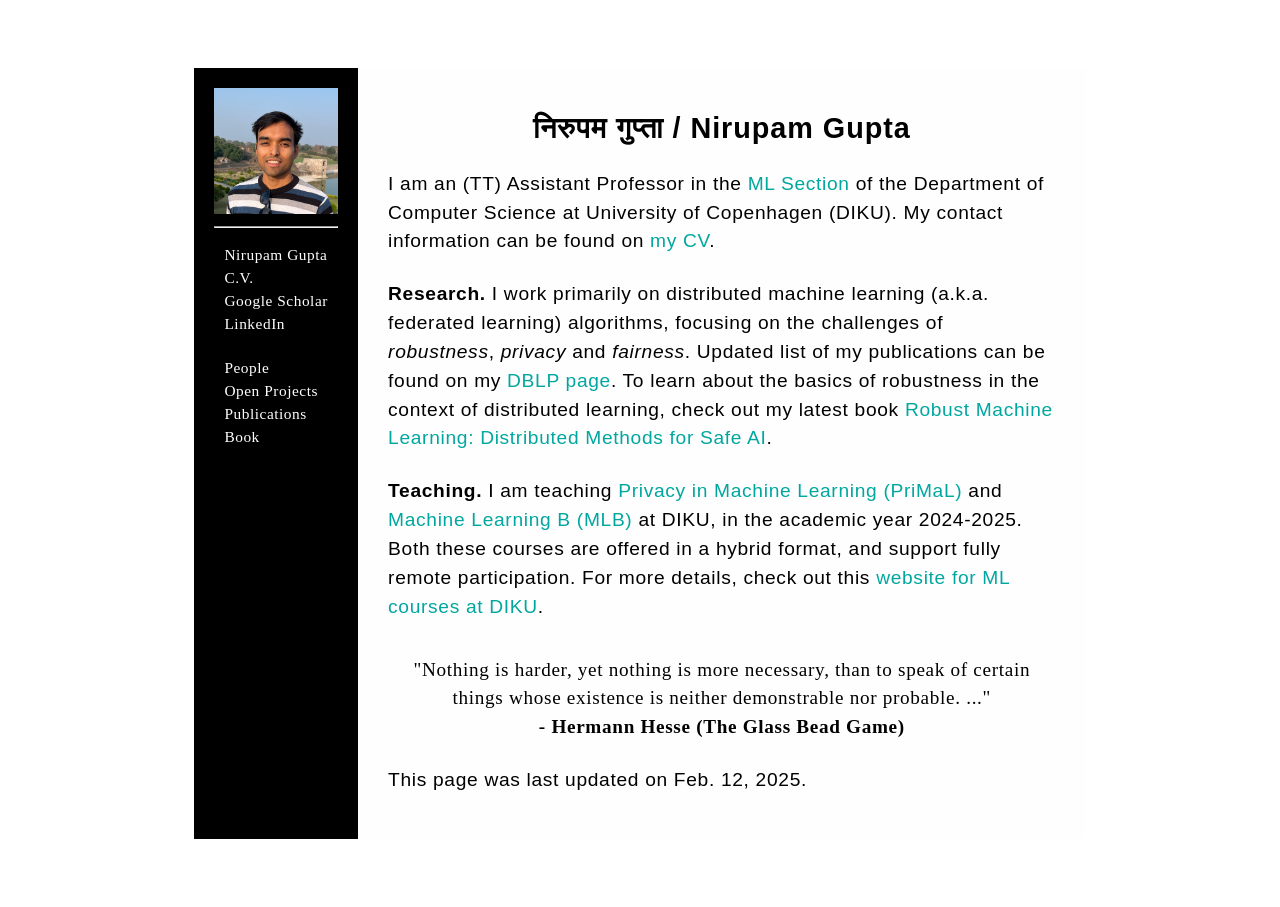
==== projects.html @ 3266b763 "Changed CV, and homepage Added ongoing projects and list of publications." ====
<!DOCTYPE HTML>

<html lang="en-US">
	<head>

		<meta charset="UTF-8">
		<meta name="viewport" content="width=device-width, initial-scale=1.0">
		<meta name = "author" content = "Nirupam Gupta" /> 
		<meta name = "keywords" content = "nirupam gupta" /> 
		<meta name = "introduction" content = "Personal webpage, Nirupam Gupta" /> 

		<title>Ongoing Projects </title>
		<style>
			* {
			  box-sizing:border-box;
			}
			.top{
				display: table;
  				width: 80%;
				margin: auto;

			  	font-size: 1.2em;
			  	/*font-family: "Times New Roman", Times, serif;*/
			  	letter-spacing: 0.03em;	
			  	/*margin: 50px;*/
			  	padding-top: 60px;
			  	padding-left: 60px;
			  	padding-right: 60px;
			  	padding-bottom: 60px;
			}

			.middle{
				width: 100%;
				height: auto;

			  	font-size: 1em;
			  	/*font-family: "Times New Roman", Times, serif;*/
			  	font color = black
			  	letter-spacing: 0.03em;
			  	text-align: start;

			  	padding: 100px;
			  	padding-top: 20px;
			  	padding-bottom: 10px;
			}

			.split_left{
				display: table-cell; 
				vertical-align: top; /*Important for proper alignment*/
/* 				font-family: Arial, Helvetica, sans-serif; */
				font-family: "Times New Roman", Times, serif;
				font-size: 80%;
				color: #fefefe;

/* 				background-color: #ff0000; */ /*EPFL Red */
				letter-spacing: 0.05em;
/* 				background-color: #041E42; */ /* Georgetown Blue */ 
/* 				background-color: #00569D; /*  Sky Blue */ 
				background-color: #000000; /* Black */
				padding: 20px;

				padding-top: 20px;
				padding-bottom: 20px;

			  	width:18%; /* The width is 20%, by default */
			  	/*height: auto;*/
			}
			.split_right{
				display: table-cell;
				vertical-align: top;
				/*float: right;*/
				font-family: Arial, Helvetica, sans-serif;
				background-color: #fefefe;
				width:80%; /* The width is 20%, by default */
			  	/*height: auto;*/
			  	letter-spacing: 0.05em;

				padding: 20px;
			  	padding-bottom: 20px;

			  	color = black;	
			  	text-align: start;		  	
			}

			/* Use a media query to add a break point at 600px: */
			@media screen and (max-width:1200px) {
				.top{
					padding: 60px;
					width: 60%;
				}
				.split_left{
					width:25%;
					padding: 20px;
				}	
				.split_right{
					width:75%;
					padding: 100px;
				}
				.middle{
					padding: 40px;
				}
			}

			@media screen and (max-width:800px) {
				.top{
					padding: 40px;
					width: 70%;
				}
				.split_left{
					width:25%;
					font-size: 90%;
					padding: 20px;
				}	
				.split_right{
					width:75%;
					font-size: 90%;
					padding: 60px;
				}
				.middle{
					padding: 20px;
				}
			}

			@media screen and (max-width:500px) {
				.top{
					padding: 20px;
					width: 100%;
				}
			  .split_left, .split_right {
			  	display: table;
			    width:100%; /* The width is 100%, when the viewport is 600px or smaller */
			    font-size: 70%;
			    padding: 20px;
			  }
			  .middle{
			  	font-size: 50%;
			  	padding: 10px;
			  }
			 }

/*			body {
			    background-color: white;
			}*/

			img{
				background-color: #006f6f;
			}
			h2 {
				text-align: center;
			}
			p {
			    /*font-family: "sans-serif", Helvetica, sans-serif;*/
			    	font-size: 100%;
				text-align: left;
			    	letter-spacing: 0.035em;
			    	line-height:150%;
			    	padding-left: 10px;
			    	padding-right:10px;
			    	padding-bottom: 5px;
			}
			p.aligncenter {
				font-family: "Times New Roman", Times, serif;
    				text-align: center;
				letter-spacing: 0.035em;
			    	line-height:150%;
			    	padding-left: 10px;
			    	padding-right:10px;
			    	padding-bottom: 5px;
				padding-top: 10px;
			}
			a {
				text-decoration: none;
/* 				font-style: italic; */
				/*color: #006f6f;*/
				color: #00A79F;
			}
			a:visited {
  				color: #007480;
			}
			a.left {
				color: #fefefe;
			}
			a.left:visited{
				color: #fefefe;
			}
			ol {
			    /*font-family: "sans-serif";*/
			    letter-spacing: 0.02em;
			    font-size: 90%;
			    line-height:200%
			}
			ul{
				font-size: 100%;
				letter-spacing: 0.04em;
				line-height:150%;*/
				margin-bottom: 10px
			}
			div.clearfix {
    				padding: 5px;
    				overflow: auto;
    				font-family: "Times New Roman", Times, serif;
			    	font-size: 20px;
			}
/*			img {
			    float: left;
			    margin: 25px 50px 10px 10px;
			}*/
		</style>
	</head>

	<body>
	    <!-- Profile picture and contact info -->
	<div class = "top">
		<div class = "split_left">
				<img src="https://nirupam115.github.io/mandu.jpg" style="width:100%" alt="Nirupam Gupta">

				<hr>
			<p>
                Nirupam Gupta </br>
                
<!-- 				{1st-name}.gupta@epfl.ch </br> -->
			
				<a class = "left" href = "https://nirupam115.github.io/full_CV.pdf" target = "_blank">C.V.</a> </br>

				<a class = "left" href = "https://scholar.google.com/citations?user=WmMys-YAAAAJ" target = "_blank">Google Scholar</a> </br>

				<a class = "left" href = "https://www.linkedin.com/in/niru-gupta/" target = "_blank">LinkedIn</a> 
			</p>
			
			<p>
				People </br>

				Open Projects </br>
			
				<a class = "left" href = "https://dblp.org/pid/192/3250.html" target = "_blank">Publications</a> </br>

				<a class = "left" href = "https://link.springer.com/book/10.1007/978-981-97-0688-4" target = "_blank">Book</a>

			</p>
				<!-- <hr>
				<p style="color:#d1d1d1"> My favourite - 
					<ul style="color:#d1d1d1">
						<li>Music, </li>

						<li>Movies, </li>

						<li>Books, and </li>

						<li>Places. </li>				
					</ul>
				</p> -->

				<!-- <hr>
				<p>Also, check out these links - </br> 
				</p>
				<a href = "https://www.washingtonpost.com/graphics/2020/world/corona-simulator/?itid=sf_coronavirus" target = "_blank">Modelling a pandemic</a> </p>
				<a href = "https://randomstreetview.com" target = "_blank">Random street view</a> </p>
				<a href = "https://www.pratilipi.com" target = "_blank">Pratilipi</a> </p> -->
				
<!-- 				<hr> -->
			<!--</p>
				"... either a worldly success, or a beloved failure." </p>
				- James Hilton -->

<!-- 			</p>
				"Haste makes no speed." </br>
				- <i>H. Hesse</i> -->

		</div>
		
        <!-- Introduction -->
		<div class = "split_right">
			<!-- <hr> -->
			<h2>निरुपम गुप्ता / Nirupam Gupta</h2>
			<p>
				I am an (TT) Assistant Professor in the <a href = "https://di.ku.dk/english/research/machine-learning/" target = "_blank">ML Section</a> 
				of the Department of Computer Science at University of Copenhagen (DIKU).  
<!-- 				In the past, I have worked as a postdoc 
				in the School of Computer Science at the EPFL (Switzerland), with <a href = "http://lpdwww.epfl.ch/rachid/index.html" target = "_blank">Prof. Rachid Guerraoui</a>  
				and have also had the pleasure of working as postdoc with 
				<a href = "https://disc.georgetown.domains" target = "_blank">Prof. Nitin Vaidya</a>. I received my PhD from University of Maryland College Park (USA), 
				under the supervision of <a href = "https://terpconnect.umd.edu/~nchopra/Home.html" target = "_blank">Prof. Nikhil Chopra</a>.  -->
				My contact information can be found on <a href = "https://nirupam115.github.io/full_CV.pdf" target = "_blank">my CV</a>. 
			</p>
			<p>
				<b>Research.</b> I work primarily on distributed machine learning (a.k.a. federated learning) algorithms, focusing on the challenges of 
				<i>robustness</i>, <i>privacy</i> and <i>fairness</i>. Updated list of my publications can be found on my 
				<a href = "https://dblp.org/pid/192/3250.html" target = "_blank">DBLP page</a>. 
				To learn about the basics of robustness in the context of distributed learning, check out my latest book 
				<a href = "https://link.springer.com/book/10.1007/978-981-97-0688-4" target = "_blank">Robust Machine Learning: Distributed Methods for Safe AI</a>. 
			</p>
			<p>
				<b>Teaching.</b> I am teaching <a href = "https://sites.google.com/diku.edu/machine-learning-courses/primal" target = "_blank">Privacy in Machine Learning (PriMaL)</a> 
				and <a href = "https://sites.google.com/diku.edu/machine-learning-courses/mlb" target = "_blank">Machine Learning B (MLB)</a> at DIKU, in the academic year 2024-2025. 
				Both these courses are offered in a hybrid format, and support fully remote participation. 
				For more details, check out this <a href = "https://sites.google.com/diku.edu/machine-learning-courses" target = "_blank">website for ML courses at DIKU</a>.
			</p>
<!-- 			<p>
				<b style="color:blue;">Open Positions!!</b> I am looking for PhD students and Postdocs who would be interested in working on issues of robustness, privacy and fairness in modern machine learning algorithms. 
				To know more on these topics and their critical role in developing <b> safe and responsible AI </b> technologies, take a look at <a href = "https://link.springer.com/book/10.1007/978-981-97-0688-4" target = "_blank"> my aforementioned book </a> 
				and <a href = "https://link.springer.com/book/10.1007/978-3-031-54827-7" target = "_blank">this guide on LLMs in Cybersecurity</a>. </br>
				If you are interested in any of these positions, please write me an email and take a look at these DDSA (Danish Data Science Academy) opportunities for <a href = "https://ddsa.dk/phdfellowshipcall2025/" target = "_blank"> PhD Fellowship </a> 
				and <a href = "https://ddsa.dk/postdocfellowshipcall2025/" target = "_blank"> Postdoc Fellowship </a>. <b> Deadline for both calls: March 5, 2025 </b>.
			</p> -->
			
<!-- 			<p class = "aligncenter">
				"Not in their speech, not in their thoughts, I see their greatness, only in their actions, in their life." </br>
				<b> - Hermann Hesse (Siddhartha) </b>
			</p> -->
			<p class = "aligncenter">
				"Nothing is harder, yet nothing is more necessary, than to speak of certain things whose existence is neither demonstrable nor probable. ..." </br>
				<b> - Hermann Hesse (The Glass Bead Game) </b>
			</p>
			<p>
				This page was last updated on Feb. 12, 2025. 
			</p>

<!--             <p> <b>Research Work:</b> Broadly, I am interested in design and analysis of algorithms for distributed optimization and machine learning. 
				My recent research work focuses on Byzantine fault-tolerance (or robustness to adversarial nodes) in distributed (including decentralized) machine learning. 
				Some of the challenges in this topic that I am currently pursuing are data heterogeneity, (differential) privacy constraints, and sparse communication topology. </br>

				In the past, I have also worked on pre-conditioning of the gradient-descent method, applied to the distributed optimization framework. 
				During my PhD, my work primarily focused on the issues of robustness (to adversarial actors) and privacy in distributed optimization and average consensus. </br>
				
				For an updated list of my publications, please visit <a href = "https://dblp.org/pid/192/3250.html" target = "_blank">my DBLP profile</a>.
			</p>	

            <p> <b>Teaching:</b> I have given guest lectures on the topic of byzantine robustness in distributed machine learning in the distributed algorithms
				course, taught by Prof. Rachid Guerraoui at EPFL. During my postdoc at Georgetown University, I offered a seminar course on the topic of distributed machine learning</i>.
			</p> -->
		</div>

	</div>
	</body>


</html>
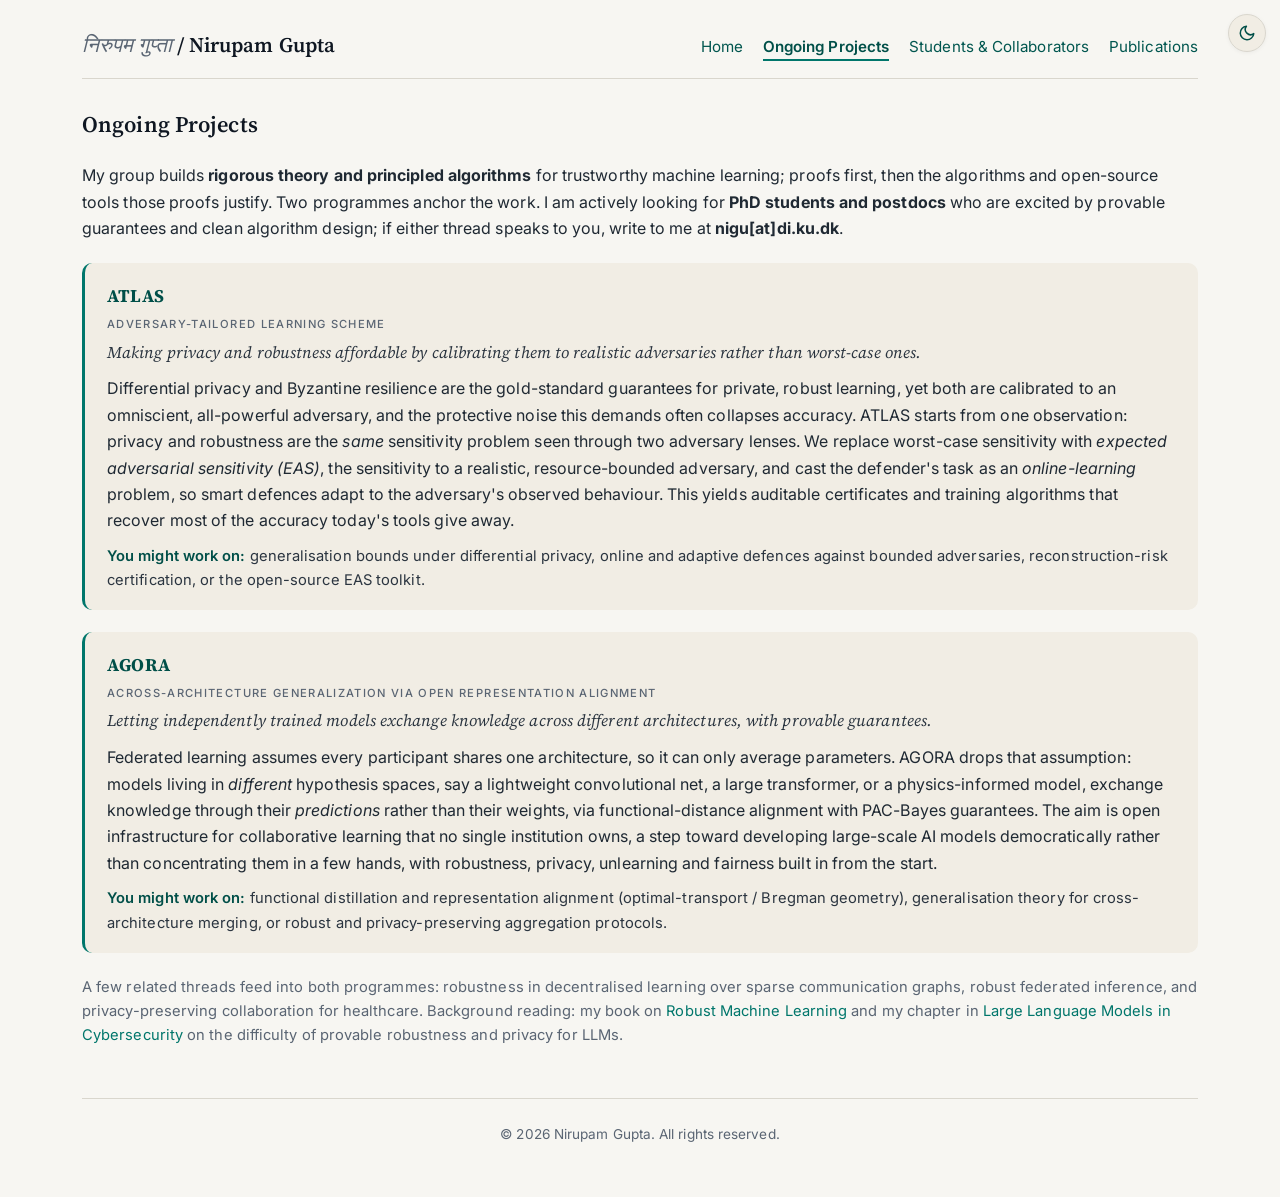
==== commit 56a22dbb: "Split site into pages, add dark mode and decorative margin art - Move Ongoing Projects, Students & C" ====
--- a/projects.html
+++ b/projects.html
@@ -1,337 +1,126 @@
 <!DOCTYPE HTML>
+<html lang="en-US">
+<head>
+  <meta charset="UTF-8">
+  <meta name="viewport" content="width=device-width, initial-scale=1.0">
+  <meta name="author" content="Nirupam Gupta">
+  <meta name="description" content="Ongoing research projects of Nirupam Gupta (DIKU, University of Copenhagen): ATLAS and AGORA.">
 
-<html lang="en-US">
-	<head>
+  <title>Ongoing Projects — Nirupam Gupta</title>
 
-		<meta charset="UTF-8">
-		<meta name="viewport" content="width=device-width, initial-scale=1.0">
-		<meta name = "author" content = "Nirupam Gupta" /> 
-		<meta name = "keywords" content = "nirupam gupta" /> 
-		<meta name = "introduction" content = "Personal webpage, Nirupam Gupta" /> 
+  <link rel="preconnect" href="https://fonts.googleapis.com">
+  <link rel="preconnect" href="https://fonts.gstatic.com" crossorigin>
+  <link href="https://fonts.googleapis.com/css2?family=Inter:wght@400;500;600;700&family=Source+Serif+4:ital,wght@0,400;0,600;0,700;1,400&display=swap" rel="stylesheet">
+  <script>
+    // Apply a saved light/dark choice before the page paints (avoids a flash).
+    try { var t = localStorage.getItem('theme'); if (t) document.documentElement.setAttribute('data-theme', t); } catch (e) {}
+  </script>
+  <link rel="stylesheet" href="style.css">
+</head>
 
-		<title>Ongoing Projects </title>
-		<style>
-			* {
-			  box-sizing:border-box;
-			}
-			.top{
-				display: table;
-  				width: 80%;
-				margin: auto;
+<body>
 
-			  	font-size: 1.2em;
-			  	/*font-family: "Times New Roman", Times, serif;*/
-			  	letter-spacing: 0.03em;	
-			  	/*margin: 50px;*/
-			  	padding-top: 60px;
-			  	padding-left: 60px;
-			  	padding-right: 60px;
-			  	padding-bottom: 60px;
-			}
+  <button class="theme-toggle" type="button" aria-label="Switch colour theme">
+    <svg class="icon-moon" viewBox="0 0 24 24" fill="none" stroke="currentColor" stroke-width="2" stroke-linecap="round" stroke-linejoin="round" aria-hidden="true"><path d="M21 12.8A9 9 0 1 1 11.2 3a7 7 0 0 0 9.8 9.8z"/></svg>
+    <svg class="icon-sun" viewBox="0 0 24 24" fill="none" stroke="currentColor" stroke-width="2" stroke-linecap="round" stroke-linejoin="round" aria-hidden="true"><circle cx="12" cy="12" r="4"/><path d="M12 2v2M12 20v2M4.9 4.9l1.4 1.4M17.7 17.7l1.4 1.4M2 12h2M20 12h2M4.9 19.1l1.4-1.4M17.7 6.3l1.4-1.4"/></svg>
+  </button>
 
-			.middle{
-				width: 100%;
-				height: auto;
+  <div class="container">
 
-			  	font-size: 1em;
-			  	/*font-family: "Times New Roman", Times, serif;*/
-			  	font color = black
-			  	letter-spacing: 0.03em;
-			  	text-align: start;
+    <header class="site-header">
+      <a class="site-name" href="index.html"><span class="lang-script">निरुपम गुप्ता</span> / Nirupam Gupta</a>
+      <nav class="site-nav" aria-label="Site">
+        <a href="index.html">Home</a>
+        <a href="projects.html" aria-current="page">Ongoing Projects</a>
+        <a href="people.html">Students &amp; Collaborators</a>
+        <a href="publications.html">Publications</a>
+      </nav>
+    </header>
 
-			  	padding: 100px;
-			  	padding-top: 20px;
-			  	padding-bottom: 10px;
-			}
+    <main class="page-body">
+    <div class="section" id="projects">
+      <h2>Ongoing Projects</h2>
 
-			.split_left{
-				display: table-cell; 
-				vertical-align: top; /*Important for proper alignment*/
-/* 				font-family: Arial, Helvetica, sans-serif; */
-				font-family: "Times New Roman", Times, serif;
-				font-size: 80%;
-				color: #fefefe;
+      <p>
+        My group builds <strong>rigorous theory and principled algorithms</strong> for trustworthy
+        machine learning; proofs first, then the algorithms and open-source tools those proofs
+        justify. Two programmes anchor the work. I am actively looking for
+        <strong>PhD students and postdocs</strong> who are excited by provable guarantees and clean
+        algorithm design; if either thread speaks to you, write to me at
+        <strong>nigu[at]di.ku.dk</strong>.
+      </p>
 
-/* 				background-color: #ff0000; */ /*EPFL Red */
-				letter-spacing: 0.05em;
-/* 				background-color: #041E42; */ /* Georgetown Blue */ 
-/* 				background-color: #00569D; /*  Sky Blue */ 
-				background-color: #000000; /* Black */
-				padding: 20px;
+      <div class="project">
+        <h3>ATLAS
+          <span class="project-acr">Adversary-Tailored Learning Scheme</span>
+        </h3>
+        <p class="tagline">
+          Making privacy and robustness affordable by calibrating them to realistic adversaries
+          rather than worst-case ones.
+        </p>
+        <p>
+          Differential privacy and Byzantine resilience are the gold-standard guarantees for
+          private, robust learning, yet both are calibrated to an omniscient, all-powerful
+          adversary, and the protective noise this demands often collapses accuracy. ATLAS starts
+          from one observation: privacy and robustness are the <em>same</em> sensitivity problem
+          seen through two adversary lenses. We replace worst-case sensitivity with
+          <em>expected adversarial sensitivity (EAS)</em>, the sensitivity to a realistic,
+          resource-bounded adversary, and cast the defender's task as an <em>online-learning</em>
+          problem, so smart defences adapt to the adversary's observed behaviour. This yields
+          auditable certificates and training algorithms that recover most of the accuracy today's
+          tools give away.
+        </p>
+        <p class="works-on">
+          <span class="works-label">You might work on:</span> generalisation bounds under
+          differential privacy, online and adaptive defences against bounded adversaries,
+          reconstruction-risk certification, or the open-source EAS toolkit.
+        </p>
+      </div>
 
-				padding-top: 20px;
-				padding-bottom: 20px;
+      <div class="project">
+        <h3>AGORA
+          <span class="project-acr">Across-architecture Generalization via Open Representation Alignment</span>
+        </h3>
+        <p class="tagline">
+          Letting independently trained models exchange knowledge across different architectures,
+          with provable guarantees.
+        </p>
+        <p>
+          Federated learning assumes every participant shares one architecture, so it can only
+          average parameters. AGORA drops that assumption: models living in <em>different</em>
+          hypothesis spaces, say a lightweight convolutional net, a large transformer, or a
+          physics-informed model, exchange knowledge through their <em>predictions</em> rather
+          than their weights, via functional-distance alignment with PAC-Bayes guarantees. The aim
+          is open infrastructure for collaborative learning that no single institution owns, a step
+          toward developing large-scale AI models democratically rather than concentrating them in
+          a few hands, with robustness, privacy, unlearning and fairness built in from the start.
+        </p>
+        <p class="works-on">
+          <span class="works-label">You might work on:</span> functional distillation and
+          representation alignment (optimal-transport / Bregman geometry), generalisation theory
+          for cross-architecture merging, or robust and privacy-preserving aggregation protocols.
+        </p>
+      </div>
 
-			  	width:18%; /* The width is 20%, by default */
-			  	/*height: auto;*/
-			}
-			.split_right{
-				display: table-cell;
-				vertical-align: top;
-				/*float: right;*/
-				font-family: Arial, Helvetica, sans-serif;
-				background-color: #fefefe;
-				width:80%; /* The width is 20%, by default */
-			  	/*height: auto;*/
-			  	letter-spacing: 0.05em;
+      <p class="project-note">
+        A few related threads feed into both programmes: robustness in decentralised learning over
+        sparse communication graphs, robust federated inference, and privacy-preserving
+        collaboration for healthcare. Background reading: my book on
+        <a href="https://link.springer.com/book/10.1007/978-981-97-0688-4" target="_blank">Robust
+        Machine Learning</a> and my chapter in
+        <a href="https://library.oapen.org/handle/20.500.12657/90897" target="_blank">Large
+        Language Models in Cybersecurity</a> on the difficulty of provable robustness and privacy
+        for LLMs.
+      </p>
+    </div>
+    </main>
 
-				padding: 20px;
-			  	padding-bottom: 20px;
+    <footer>
+      &copy; 2026 Nirupam Gupta. All rights reserved.
+    </footer>
 
-			  	color = black;	
-			  	text-align: start;		  	
-			}
+  </div>
 
-			/* Use a media query to add a break point at 600px: */
-			@media screen and (max-width:1200px) {
-				.top{
-					padding: 60px;
-					width: 60%;
-				}
-				.split_left{
-					width:25%;
-					padding: 20px;
-				}	
-				.split_right{
-					width:75%;
-					padding: 100px;
-				}
-				.middle{
-					padding: 40px;
-				}
-			}
-
-			@media screen and (max-width:800px) {
-				.top{
-					padding: 40px;
-					width: 70%;
-				}
-				.split_left{
-					width:25%;
-					font-size: 90%;
-					padding: 20px;
-				}	
-				.split_right{
-					width:75%;
-					font-size: 90%;
-					padding: 60px;
-				}
-				.middle{
-					padding: 20px;
-				}
-			}
-
-			@media screen and (max-width:500px) {
-				.top{
-					padding: 20px;
-					width: 100%;
-				}
-			  .split_left, .split_right {
-			  	display: table;
-			    width:100%; /* The width is 100%, when the viewport is 600px or smaller */
-			    font-size: 70%;
-			    padding: 20px;
-			  }
-			  .middle{
-			  	font-size: 50%;
-			  	padding: 10px;
-			  }
-			 }
-
-/*			body {
-			    background-color: white;
-			}*/
-
-			img{
-				background-color: #006f6f;
-			}
-			h2 {
-				text-align: center;
-			}
-			p {
-			    /*font-family: "sans-serif", Helvetica, sans-serif;*/
-			    	font-size: 100%;
-				text-align: left;
-			    	letter-spacing: 0.035em;
-			    	line-height:150%;
-			    	padding-left: 10px;
-			    	padding-right:10px;
-			    	padding-bottom: 5px;
-			}
-			p.aligncenter {
-				font-family: "Times New Roman", Times, serif;
-    				text-align: center;
-				letter-spacing: 0.035em;
-			    	line-height:150%;
-			    	padding-left: 10px;
-			    	padding-right:10px;
-			    	padding-bottom: 5px;
-				padding-top: 10px;
-			}
-			a {
-				text-decoration: none;
-/* 				font-style: italic; */
-				/*color: #006f6f;*/
-				color: #00A79F;
-			}
-			a:visited {
-  				color: #007480;
-			}
-			a.left {
-				color: #fefefe;
-			}
-			a.left:visited{
-				color: #fefefe;
-			}
-			ol {
-			    /*font-family: "sans-serif";*/
-			    letter-spacing: 0.02em;
-			    font-size: 90%;
-			    line-height:200%
-			}
-			ul{
-				font-size: 100%;
-				letter-spacing: 0.04em;
-				line-height:150%;*/
-				margin-bottom: 10px
-			}
-			div.clearfix {
-    				padding: 5px;
-    				overflow: auto;
-    				font-family: "Times New Roman", Times, serif;
-			    	font-size: 20px;
-			}
-/*			img {
-			    float: left;
-			    margin: 25px 50px 10px 10px;
-			}*/
-		</style>
-	</head>
-
-	<body>
-	    <!-- Profile picture and contact info -->
-	<div class = "top">
-		<div class = "split_left">
-				<img src="https://nirupam115.github.io/mandu.jpg" style="width:100%" alt="Nirupam Gupta">
-
-				<hr>
-			<p>
-                Nirupam Gupta </br>
-                
-<!-- 				{1st-name}.gupta@epfl.ch </br> -->
-			
-				<a class = "left" href = "https://nirupam115.github.io/full_CV.pdf" target = "_blank">C.V.</a> </br>
-
-				<a class = "left" href = "https://scholar.google.com/citations?user=WmMys-YAAAAJ" target = "_blank">Google Scholar</a> </br>
-
-				<a class = "left" href = "https://www.linkedin.com/in/niru-gupta/" target = "_blank">LinkedIn</a> 
-			</p>
-			
-			<p>
-				People </br>
-
-				Open Projects </br>
-			
-				<a class = "left" href = "https://dblp.org/pid/192/3250.html" target = "_blank">Publications</a> </br>
-
-				<a class = "left" href = "https://link.springer.com/book/10.1007/978-981-97-0688-4" target = "_blank">Book</a>
-
-			</p>
-				<!-- <hr>
-				<p style="color:#d1d1d1"> My favourite - 
-					<ul style="color:#d1d1d1">
-						<li>Music, </li>
-
-						<li>Movies, </li>
-
-						<li>Books, and </li>
-
-						<li>Places. </li>				
-					</ul>
-				</p> -->
-
-				<!-- <hr>
-				<p>Also, check out these links - </br> 
-				</p>
-				<a href = "https://www.washingtonpost.com/graphics/2020/world/corona-simulator/?itid=sf_coronavirus" target = "_blank">Modelling a pandemic</a> </p>
-				<a href = "https://randomstreetview.com" target = "_blank">Random street view</a> </p>
-				<a href = "https://www.pratilipi.com" target = "_blank">Pratilipi</a> </p> -->
-				
-<!-- 				<hr> -->
-			<!--</p>
-				"... either a worldly success, or a beloved failure." </p>
-				- James Hilton -->
-
-<!-- 			</p>
-				"Haste makes no speed." </br>
-				- <i>H. Hesse</i> -->
-
-		</div>
-		
-        <!-- Introduction -->
-		<div class = "split_right">
-			<!-- <hr> -->
-			<h2>निरुपम गुप्ता / Nirupam Gupta</h2>
-			<p>
-				I am an (TT) Assistant Professor in the <a href = "https://di.ku.dk/english/research/machine-learning/" target = "_blank">ML Section</a> 
-				of the Department of Computer Science at University of Copenhagen (DIKU).  
-<!-- 				In the past, I have worked as a postdoc 
-				in the School of Computer Science at the EPFL (Switzerland), with <a href = "http://lpdwww.epfl.ch/rachid/index.html" target = "_blank">Prof. Rachid Guerraoui</a>  
-				and have also had the pleasure of working as postdoc with 
-				<a href = "https://disc.georgetown.domains" target = "_blank">Prof. Nitin Vaidya</a>. I received my PhD from University of Maryland College Park (USA), 
-				under the supervision of <a href = "https://terpconnect.umd.edu/~nchopra/Home.html" target = "_blank">Prof. Nikhil Chopra</a>.  -->
-				My contact information can be found on <a href = "https://nirupam115.github.io/full_CV.pdf" target = "_blank">my CV</a>. 
-			</p>
-			<p>
-				<b>Research.</b> I work primarily on distributed machine learning (a.k.a. federated learning) algorithms, focusing on the challenges of 
-				<i>robustness</i>, <i>privacy</i> and <i>fairness</i>. Updated list of my publications can be found on my 
-				<a href = "https://dblp.org/pid/192/3250.html" target = "_blank">DBLP page</a>. 
-				To learn about the basics of robustness in the context of distributed learning, check out my latest book 
-				<a href = "https://link.springer.com/book/10.1007/978-981-97-0688-4" target = "_blank">Robust Machine Learning: Distributed Methods for Safe AI</a>. 
-			</p>
-			<p>
-				<b>Teaching.</b> I am teaching <a href = "https://sites.google.com/diku.edu/machine-learning-courses/primal" target = "_blank">Privacy in Machine Learning (PriMaL)</a> 
-				and <a href = "https://sites.google.com/diku.edu/machine-learning-courses/mlb" target = "_blank">Machine Learning B (MLB)</a> at DIKU, in the academic year 2024-2025. 
-				Both these courses are offered in a hybrid format, and support fully remote participation. 
-				For more details, check out this <a href = "https://sites.google.com/diku.edu/machine-learning-courses" target = "_blank">website for ML courses at DIKU</a>.
-			</p>
-<!-- 			<p>
-				<b style="color:blue;">Open Positions!!</b> I am looking for PhD students and Postdocs who would be interested in working on issues of robustness, privacy and fairness in modern machine learning algorithms. 
-				To know more on these topics and their critical role in developing <b> safe and responsible AI </b> technologies, take a look at <a href = "https://link.springer.com/book/10.1007/978-981-97-0688-4" target = "_blank"> my aforementioned book </a> 
-				and <a href = "https://link.springer.com/book/10.1007/978-3-031-54827-7" target = "_blank">this guide on LLMs in Cybersecurity</a>. </br>
-				If you are interested in any of these positions, please write me an email and take a look at these DDSA (Danish Data Science Academy) opportunities for <a href = "https://ddsa.dk/phdfellowshipcall2025/" target = "_blank"> PhD Fellowship </a> 
-				and <a href = "https://ddsa.dk/postdocfellowshipcall2025/" target = "_blank"> Postdoc Fellowship </a>. <b> Deadline for both calls: March 5, 2025 </b>.
-			</p> -->
-			
-<!-- 			<p class = "aligncenter">
-				"Not in their speech, not in their thoughts, I see their greatness, only in their actions, in their life." </br>
-				<b> - Hermann Hesse (Siddhartha) </b>
-			</p> -->
-			<p class = "aligncenter">
-				"Nothing is harder, yet nothing is more necessary, than to speak of certain things whose existence is neither demonstrable nor probable. ..." </br>
-				<b> - Hermann Hesse (The Glass Bead Game) </b>
-			</p>
-			<p>
-				This page was last updated on Feb. 12, 2025. 
-			</p>
-
-<!--             <p> <b>Research Work:</b> Broadly, I am interested in design and analysis of algorithms for distributed optimization and machine learning. 
-				My recent research work focuses on Byzantine fault-tolerance (or robustness to adversarial nodes) in distributed (including decentralized) machine learning. 
-				Some of the challenges in this topic that I am currently pursuing are data heterogeneity, (differential) privacy constraints, and sparse communication topology. </br>
-
-				In the past, I have also worked on pre-conditioning of the gradient-descent method, applied to the distributed optimization framework. 
-				During my PhD, my work primarily focused on the issues of robustness (to adversarial actors) and privacy in distributed optimization and average consensus. </br>
-				
-				For an updated list of my publications, please visit <a href = "https://dblp.org/pid/192/3250.html" target = "_blank">my DBLP profile</a>.
-			</p>	
-
-            <p> <b>Teaching:</b> I have given guest lectures on the topic of byzantine robustness in distributed machine learning in the distributed algorithms
-				course, taught by Prof. Rachid Guerraoui at EPFL. During my postdoc at Georgetown University, I offered a seminar course on the topic of distributed machine learning</i>.
-			</p> -->
-		</div>
-
-	</div>
-	</body>
-
-
+  <script src="theme.js"></script>
+</body>
 </html>
--- a/style.css
+++ b/style.css
@@ -0,0 +1,663 @@
+/* ---------- Reset & base ---------- */
+*, *::before, *::after { box-sizing: border-box; }
+html { scroll-behavior: smooth; }
+body {
+  margin: 0;
+  background: var(--bg);
+  color: var(--text);
+  font-family: 'Inter', -apple-system, BlinkMacSystemFont, 'Segoe UI', sans-serif;
+  font-size: 16px;
+  line-height: 1.65;
+  letter-spacing: 0.005em;
+  -webkit-font-smoothing: antialiased;
+}
+
+/* ---------- Colour palette ---------- */
+:root {
+  --accent:        #00766b;       /* deep teal (refined version of original #00A79F) */
+  --accent-soft:   #d9ebe8;
+  --accent-dark:   #004f48;
+  --sidebar-bg:    #f1ede4;       /* warm cream, distinct from page background */
+  --sidebar-text:  #2b3540;       /* near-black for body text */
+  --sidebar-link:  #00564f;       /* dark teal, high contrast on cream */
+  --sidebar-muted: #6b7484;       /* for "On this page" label */
+  --rule:          #d9d6cd;
+  --muted:         #5a6573;
+  --card-bg:       #ffffff;
+  --highlight-bg:  #fff8e5;       /* soft cream for callouts */
+  --highlight-bd:  #e6c84d;
+
+  /* added so every colour can be swapped for dark mode */
+  --bg:            #f7f6f2;       /* warm off-white -- easy on the eyes */
+  --text:          #1f2933;       /* near-black, softer than pure #000 */
+  --heading:       #0f1722;
+  --body-text:     #2b3540;
+  --badge-text:    #8a5a00;
+  --gold:          #a9782f;       /* "earlier collaboration" marker */
+  --land:          #e3ddcf;
+  --land-stroke:   #cfc7b5;
+  --marker-stroke: #ffffff;
+  --legend-bg:     #ffffff;
+  --on-accent:     #ffffff;       /* text drawn on top of teal/gold dots */
+  --link-underline: rgba(0,118,107,0.25);
+  --shadow:        rgba(0,0,0,0.05);
+  --vine-art:      url("data:image/svg+xml,%3Csvg xmlns='http://www.w3.org/2000/svg' viewBox='0 0 120 320'%3E%3Cg fill='none' stroke='%2300766b' stroke-linecap='round' opacity='0.35'%3E%3Cpath stroke-width='2.2' d='M60 0C95 40 95 120 60 160C25 200 25 280 60 320'/%3E%3Cpath stroke-width='1.3' d='M60 160c-10-6-22 0-19 10c2 7 11 6 11 0c0-4-5-5-6-2'/%3E%3Cpath stroke-width='1.3' d='M60 0c10 6 22 0 19-10M60 320c10 6 22 0 19-10c-2-7-11-6-11 0c0 4 5 5 6 2'/%3E%3Cpath stroke-width='1.2' d='M86 80c8 14 14 22 16 30M34 240c-8-14-14-22-16-30'/%3E%3Cpath stroke-width='1.2' d='M85 98C74 92 66 90 58 89M35 222C46 230 56 233 62 234'/%3E%3Cpath stroke-width='1.2' d='M73 20C82 14 90 11 97 9M47 180C38 174 30 171 23 169'/%3E%3Cpath stroke-width='1.2' d='M62 156C72 152 80 150 88 151M49 300C40 297 34 296 28 297'/%3E%3C/g%3E%3Cg fill='%232f8a6e' opacity='0.39'%3E%3Cpath transform='translate(80 36) rotate(200)' d='M0 0C8-11 26-11 36 0C26 11 8 11 0 0Z'/%3E%3Cpath transform='translate(86 80) rotate(-25)' d='M0 0C7-9 22-9 30 0C22 9 7 9 0 0Z'/%3E%3Cpath transform='translate(80 124) rotate(160)' d='M0 0C8-11 26-11 36 0C26 11 8 11 0 0Z'/%3E%3Cpath transform='translate(40 196) rotate(-20)' d='M0 0C8-11 26-11 36 0C26 11 8 11 0 0Z'/%3E%3Cpath transform='translate(34 240) rotate(205)' d='M0 0C7-9 22-9 30 0C22 9 7 9 0 0Z'/%3E%3Cpath transform='translate(40 284) rotate(20)' d='M0 0C8-11 26-11 36 0C26 11 8 11 0 0Z'/%3E%3C/g%3E%3Cg fill='%238a5a9e' opacity='0.70'%3E%3Ccircle cx='102' cy='111' r='3.4'/%3E%3Ccircle cx='97' cy='117' r='2.8'/%3E%3Ccircle cx='106' cy='118' r='2.6'/%3E%3Ccircle cx='18' cy='209' r='3.4'/%3E%3Ccircle cx='23' cy='203' r='2.8'/%3E%3Ccircle cx='14' cy='202' r='2.6'/%3E%3C/g%3E%3Cg fill='%23d07a93' opacity='0.64'%3E%3Cpath transform='translate(97 9) rotate(-20)' d='M0 0C2-6 11-7 15 0C11 7 2 6 0 0Z'/%3E%3Cpath transform='translate(23 169) rotate(200)' d='M0 0C2-6 11-7 15 0C11 7 2 6 0 0Z'/%3E%3C/g%3E%3Cg transform='translate(42 88)'%3E%3Cg fill='%23d07a93' opacity='0.4'%3E%3Cellipse cx='11.4' cy='0' rx='9.9' ry='6.5' transform='rotate(10)'/%3E%3Cellipse cx='11.4' cy='0' rx='9.9' ry='6.5' transform='rotate(82)'/%3E%3Cellipse cx='11.4' cy='0' rx='9.9' ry='6.5' transform='rotate(154)'/%3E%3Cellipse cx='11.4' cy='0' rx='9.9' ry='6.5' transform='rotate(226)'/%3E%3Cellipse cx='11.4' cy='0' rx='9.9' ry='6.5' transform='rotate(298)'/%3E%3C/g%3E%3Cg fill='%23e3a0b2' opacity='0.4'%3E%3Cellipse cx='7.2' cy='0' rx='5.7' ry='3.4' transform='rotate(10)'/%3E%3Cellipse cx='7.2' cy='0' rx='5.7' ry='3.4' transform='rotate(82)'/%3E%3Cellipse cx='7.2' cy='0' rx='5.7' ry='3.4' transform='rotate(154)'/%3E%3Cellipse cx='7.2' cy='0' rx='5.7' ry='3.4' transform='rotate(226)'/%3E%3Cellipse cx='7.2' cy='0' rx='5.7' ry='3.4' transform='rotate(298)'/%3E%3C/g%3E%3Ccircle r='3.8' fill='%23d9a441' opacity='0.6'/%3E%3C/g%3E%3Cg transform='translate(78 236)'%3E%3Cg fill='%23d07a93' opacity='0.4'%3E%3Cellipse cx='11.4' cy='0' rx='9.9' ry='6.5' transform='rotate(-8)'/%3E%3Cellipse cx='11.4' cy='0' rx='9.9' ry='6.5' transform='rotate(64)'/%3E%3Cellipse cx='11.4' cy='0' rx='9.9' ry='6.5' transform='rotate(136)'/%3E%3Cellipse cx='11.4' cy='0' rx='9.9' ry='6.5' transform='rotate(208)'/%3E%3Cellipse cx='11.4' cy='0' rx='9.9' ry='6.5' transform='rotate(280)'/%3E%3C/g%3E%3Cg fill='%23e3a0b2' opacity='0.4'%3E%3Cellipse cx='7.2' cy='0' rx='5.7' ry='3.4' transform='rotate(-8)'/%3E%3Cellipse cx='7.2' cy='0' rx='5.7' ry='3.4' transform='rotate(64)'/%3E%3Cellipse cx='7.2' cy='0' rx='5.7' ry='3.4' transform='rotate(136)'/%3E%3Cellipse cx='7.2' cy='0' rx='5.7' ry='3.4' transform='rotate(208)'/%3E%3Cellipse cx='7.2' cy='0' rx='5.7' ry='3.4' transform='rotate(280)'/%3E%3C/g%3E%3Ccircle r='3.8' fill='%23d9a441' opacity='0.6'/%3E%3C/g%3E%3Cg transform='translate(97 151)'%3E%3Cg fill='%23d07a93' opacity='0.4'%3E%3Cellipse cx='7.2' cy='0' rx='6.2' ry='4.1' transform='rotate(20)'/%3E%3Cellipse cx='7.2' cy='0' rx='6.2' ry='4.1' transform='rotate(92)'/%3E%3Cellipse cx='7.2' cy='0' rx='6.2' ry='4.1' transform='rotate(164)'/%3E%3Cellipse cx='7.2' cy='0' rx='6.2' ry='4.1' transform='rotate(236)'/%3E%3Cellipse cx='7.2' cy='0' rx='6.2' ry='4.1' transform='rotate(308)'/%3E%3C/g%3E%3Cg fill='%23e3a0b2' opacity='0.4'%3E%3C/g%3E%3Ccircle r='2.4' fill='%23d9a441' opacity='0.6'/%3E%3C/g%3E%3Cg transform='translate(18 297)'%3E%3Cg fill='%23d07a93' opacity='0.4'%3E%3Cellipse cx='7.2' cy='0' rx='6.2' ry='4.1' transform='rotate(-15)'/%3E%3Cellipse cx='7.2' cy='0' rx='6.2' ry='4.1' transform='rotate(57)'/%3E%3Cellipse cx='7.2' cy='0' rx='6.2' ry='4.1' transform='rotate(129)'/%3E%3Cellipse cx='7.2' cy='0' rx='6.2' ry='4.1' transform='rotate(201)'/%3E%3Cellipse cx='7.2' cy='0' rx='6.2' ry='4.1' transform='rotate(273)'/%3E%3C/g%3E%3Cg fill='%23e3a0b2' opacity='0.4'%3E%3C/g%3E%3Ccircle r='2.4' fill='%23d9a441' opacity='0.6'/%3E%3C/g%3E%3C/svg%3E");
+  --bird-art:      url("data:image/svg+xml,%3Csvg xmlns='http://www.w3.org/2000/svg' viewBox='0 0 120 960'%3E%3Cg opacity='0.5'%3E%3Cpath fill='%236aa893' opacity='.75' d='M21 43C21 32 25 24 32 18C30 29 27 37 23 45Z'/%3E%3Cpath fill='%232e8b6a' d='M13 40L2 35L8 40L4 31Z'/%3E%3Cellipse cx='19' cy='45' rx='10' ry='4.8' transform='rotate(35 19 45)' fill='%232e8b6a'/%3E%3Ccircle cx='27.5' cy='51' r='4.3' fill='%232e8b6a'/%3E%3Cellipse cx='25' cy='52' rx='3' ry='2.2' transform='rotate(35 25 52)' fill='%23c4506e'/%3E%3Cpath stroke='%232e8b6a' stroke-width='1.1' stroke-linecap='round' d='M30.5 53.5L41 61'/%3E%3Cpath fill='%236aa893' d='M18 43C12 32 10 25 12 16C18 24 22 33 22 42Z'/%3E%3Ccircle cx='28.6' cy='49.8' r='0.9' fill='%23f7f6f2'/%3E%3C/g%3E%3Cg transform='translate(0 640)'%3E%3Cpath fill='none' stroke='%238a6a45' stroke-width='1.6' stroke-linecap='round' opacity='0.80' d='M55 305C70 302 90 300 115 301'/%3E%3Cpath fill='%232f8a6e' opacity='0.39' transform='translate(108 301) rotate(25)' d='M0 0C3-4 9-4 12 0C9 4 3 4 0 0Z'/%3E%3Cg opacity='0.5'%3E%3Cpath fill='%233c5f88' d='M88 291L76 297L78 301L90 295Z'/%3E%3Cellipse cx='96' cy='290' rx='11' ry='7.5' transform='rotate(-15 96 290)' fill='%234f78a8'/%3E%3Cellipse cx='101' cy='293' rx='6' ry='4.6' transform='rotate(-15 101 293)' fill='%23d4824a'/%3E%3Ccircle cx='106' cy='282' r='5.6' fill='%234f78a8'/%3E%3Cpath fill='%23d9a441' d='M110.5 280.6L116.5 282.4L110.5 284.2Z'/%3E%3Cellipse cx='93' cy='288.5' rx='7.5' ry='4' transform='rotate(-15 93 288.5)' fill='%233c5f88'/%3E%3Ccircle cx='107.6' cy='281' r='1' fill='%23f7f6f2'/%3E%3Cpath stroke='%238a6a45' stroke-width='1' d='M95 297V300.5M98 296.5V300.5'/%3E%3C/g%3E%3C/g%3E%3C/svg%3E");
+  color-scheme: light;
+}
+
+/* ---------- Dark palette: soft charcoal + muted teal, low glare ---------- */
+:root[data-theme="dark"] {
+  --bg:            #1b1e22;       /* soft charcoal, not pure black */
+  --text:          #d5d1c9;       /* warm off-white, not pure white */
+  --heading:       #ebe6dc;
+  --body-text:     #cbc6bd;
+  --accent:        #6dbcb0;       /* muted teal */
+  --accent-soft:   #24403c;
+  --accent-dark:   #8fcfc4;       /* used for accent headings: lighter in dark mode */
+  --sidebar-bg:    #23272c;
+  --sidebar-text:  #d0cbc2;
+  --sidebar-link:  #86c7bc;
+  --sidebar-muted: #8c939c;
+  --rule:          #363b42;
+  --muted:         #9aa1a9;
+  --card-bg:       #23272c;
+  --highlight-bg:  #3a3222;
+  --highlight-bd:  #8c7638;
+  --badge-text:    #e2c27c;
+  --gold:          #c9a263;
+  --land:          #353b42;
+  --land-stroke:   #474e56;
+  --marker-stroke: #1b1e22;
+  --legend-bg:     #1f2327;
+  --on-accent:     #10201d;
+  --link-underline: rgba(134,199,188,0.3);
+  --shadow:        rgba(0,0,0,0.35);
+  --vine-art:      url("data:image/svg+xml,%3Csvg xmlns='http://www.w3.org/2000/svg' viewBox='0 0 120 320'%3E%3Cg fill='none' stroke='%236dbcb0' stroke-linecap='round' opacity='0.29'%3E%3Cpath stroke-width='2.2' d='M60 0C95 40 95 120 60 160C25 200 25 280 60 320'/%3E%3Cpath stroke-width='1.3' d='M60 160c-10-6-22 0-19 10c2 7 11 6 11 0c0-4-5-5-6-2'/%3E%3Cpath stroke-width='1.3' d='M60 0c10 6 22 0 19-10M60 320c10 6 22 0 19-10c-2-7-11-6-11 0c0 4 5 5 6 2'/%3E%3Cpath stroke-width='1.2' d='M86 80c8 14 14 22 16 30M34 240c-8-14-14-22-16-30'/%3E%3Cpath stroke-width='1.2' d='M85 98C74 92 66 90 58 89M35 222C46 230 56 233 62 234'/%3E%3Cpath stroke-width='1.2' d='M73 20C82 14 90 11 97 9M47 180C38 174 30 171 23 169'/%3E%3Cpath stroke-width='1.2' d='M62 156C72 152 80 150 88 151M49 300C40 297 34 296 28 297'/%3E%3C/g%3E%3Cg fill='%236dbcb0' opacity='0.30'%3E%3Cpath transform='translate(80 36) rotate(200)' d='M0 0C8-11 26-11 36 0C26 11 8 11 0 0Z'/%3E%3Cpath transform='translate(86 80) rotate(-25)' d='M0 0C7-9 22-9 30 0C22 9 7 9 0 0Z'/%3E%3Cpath transform='translate(80 124) rotate(160)' d='M0 0C8-11 26-11 36 0C26 11 8 11 0 0Z'/%3E%3Cpath transform='translate(40 196) rotate(-20)' d='M0 0C8-11 26-11 36 0C26 11 8 11 0 0Z'/%3E%3Cpath transform='translate(34 240) rotate(205)' d='M0 0C7-9 22-9 30 0C22 9 7 9 0 0Z'/%3E%3Cpath transform='translate(40 284) rotate(20)' d='M0 0C8-11 26-11 36 0C26 11 8 11 0 0Z'/%3E%3C/g%3E%3Cg fill='%23b48cc4' opacity='0.56'%3E%3Ccircle cx='102' cy='111' r='3.4'/%3E%3Ccircle cx='97' cy='117' r='2.8'/%3E%3Ccircle cx='106' cy='118' r='2.6'/%3E%3Ccircle cx='18' cy='209' r='3.4'/%3E%3Ccircle cx='23' cy='203' r='2.8'/%3E%3Ccircle cx='14' cy='202' r='2.6'/%3E%3C/g%3E%3Cg fill='%23d98ea3' opacity='0.45'%3E%3Cpath transform='translate(97 9) rotate(-20)' d='M0 0C2-6 11-7 15 0C11 7 2 6 0 0Z'/%3E%3Cpath transform='translate(23 169) rotate(200)' d='M0 0C2-6 11-7 15 0C11 7 2 6 0 0Z'/%3E%3C/g%3E%3Cg transform='translate(42 88)'%3E%3Cg fill='%23d98ea3' opacity='0.28'%3E%3Cellipse cx='11.4' cy='0' rx='9.9' ry='6.5' transform='rotate(10)'/%3E%3Cellipse cx='11.4' cy='0' rx='9.9' ry='6.5' transform='rotate(82)'/%3E%3Cellipse cx='11.4' cy='0' rx='9.9' ry='6.5' transform='rotate(154)'/%3E%3Cellipse cx='11.4' cy='0' rx='9.9' ry='6.5' transform='rotate(226)'/%3E%3Cellipse cx='11.4' cy='0' rx='9.9' ry='6.5' transform='rotate(298)'/%3E%3C/g%3E%3Cg fill='%23e8b3c2' opacity='0.28'%3E%3Cellipse cx='7.2' cy='0' rx='5.7' ry='3.4' transform='rotate(10)'/%3E%3Cellipse cx='7.2' cy='0' rx='5.7' ry='3.4' transform='rotate(82)'/%3E%3Cellipse cx='7.2' cy='0' rx='5.7' ry='3.4' transform='rotate(154)'/%3E%3Cellipse cx='7.2' cy='0' rx='5.7' ry='3.4' transform='rotate(226)'/%3E%3Cellipse cx='7.2' cy='0' rx='5.7' ry='3.4' transform='rotate(298)'/%3E%3C/g%3E%3Ccircle r='3.8' fill='%23e0b45c' opacity='0.38'/%3E%3C/g%3E%3Cg transform='translate(78 236)'%3E%3Cg fill='%23d98ea3' opacity='0.28'%3E%3Cellipse cx='11.4' cy='0' rx='9.9' ry='6.5' transform='rotate(-8)'/%3E%3Cellipse cx='11.4' cy='0' rx='9.9' ry='6.5' transform='rotate(64)'/%3E%3Cellipse cx='11.4' cy='0' rx='9.9' ry='6.5' transform='rotate(136)'/%3E%3Cellipse cx='11.4' cy='0' rx='9.9' ry='6.5' transform='rotate(208)'/%3E%3Cellipse cx='11.4' cy='0' rx='9.9' ry='6.5' transform='rotate(280)'/%3E%3C/g%3E%3Cg fill='%23e8b3c2' opacity='0.28'%3E%3Cellipse cx='7.2' cy='0' rx='5.7' ry='3.4' transform='rotate(-8)'/%3E%3Cellipse cx='7.2' cy='0' rx='5.7' ry='3.4' transform='rotate(64)'/%3E%3Cellipse cx='7.2' cy='0' rx='5.7' ry='3.4' transform='rotate(136)'/%3E%3Cellipse cx='7.2' cy='0' rx='5.7' ry='3.4' transform='rotate(208)'/%3E%3Cellipse cx='7.2' cy='0' rx='5.7' ry='3.4' transform='rotate(280)'/%3E%3C/g%3E%3Ccircle r='3.8' fill='%23e0b45c' opacity='0.38'/%3E%3C/g%3E%3Cg transform='translate(97 151)'%3E%3Cg fill='%23d98ea3' opacity='0.28'%3E%3Cellipse cx='7.2' cy='0' rx='6.2' ry='4.1' transform='rotate(20)'/%3E%3Cellipse cx='7.2' cy='0' rx='6.2' ry='4.1' transform='rotate(92)'/%3E%3Cellipse cx='7.2' cy='0' rx='6.2' ry='4.1' transform='rotate(164)'/%3E%3Cellipse cx='7.2' cy='0' rx='6.2' ry='4.1' transform='rotate(236)'/%3E%3Cellipse cx='7.2' cy='0' rx='6.2' ry='4.1' transform='rotate(308)'/%3E%3C/g%3E%3Cg fill='%23e8b3c2' opacity='0.28'%3E%3C/g%3E%3Ccircle r='2.4' fill='%23e0b45c' opacity='0.38'/%3E%3C/g%3E%3Cg transform='translate(18 297)'%3E%3Cg fill='%23d98ea3' opacity='0.28'%3E%3Cellipse cx='7.2' cy='0' rx='6.2' ry='4.1' transform='rotate(-15)'/%3E%3Cellipse cx='7.2' cy='0' rx='6.2' ry='4.1' transform='rotate(57)'/%3E%3Cellipse cx='7.2' cy='0' rx='6.2' ry='4.1' transform='rotate(129)'/%3E%3Cellipse cx='7.2' cy='0' rx='6.2' ry='4.1' transform='rotate(201)'/%3E%3Cellipse cx='7.2' cy='0' rx='6.2' ry='4.1' transform='rotate(273)'/%3E%3C/g%3E%3Cg fill='%23e8b3c2' opacity='0.28'%3E%3C/g%3E%3Ccircle r='2.4' fill='%23e0b45c' opacity='0.38'/%3E%3C/g%3E%3C/svg%3E");
+  --bird-art:      url("data:image/svg+xml,%3Csvg xmlns='http://www.w3.org/2000/svg' viewBox='0 0 120 960'%3E%3Cg opacity='0.4'%3E%3Cpath fill='%2393cdb8' opacity='.75' d='M21 43C21 32 25 24 32 18C30 29 27 37 23 45Z'/%3E%3Cpath fill='%236cc0a0' d='M13 40L2 35L8 40L4 31Z'/%3E%3Cellipse cx='19' cy='45' rx='10' ry='4.8' transform='rotate(35 19 45)' fill='%236cc0a0'/%3E%3Ccircle cx='27.5' cy='51' r='4.3' fill='%236cc0a0'/%3E%3Cellipse cx='25' cy='52' rx='3' ry='2.2' transform='rotate(35 25 52)' fill='%23e07a95'/%3E%3Cpath stroke='%236cc0a0' stroke-width='1.1' stroke-linecap='round' d='M30.5 53.5L41 61'/%3E%3Cpath fill='%2393cdb8' d='M18 43C12 32 10 25 12 16C18 24 22 33 22 42Z'/%3E%3Ccircle cx='28.6' cy='49.8' r='0.9' fill='%231b1e22'/%3E%3C/g%3E%3Cg transform='translate(0 640)'%3E%3Cpath fill='none' stroke='%23b0906a' stroke-width='1.6' stroke-linecap='round' opacity='0.56' d='M55 305C70 302 90 300 115 301'/%3E%3Cpath fill='%236dbcb0' opacity='0.30' transform='translate(108 301) rotate(25)' d='M0 0C3-4 9-4 12 0C9 4 3 4 0 0Z'/%3E%3Cg opacity='0.4'%3E%3Cpath fill='%236f93c0' d='M88 291L76 297L78 301L90 295Z'/%3E%3Cellipse cx='96' cy='290' rx='11' ry='7.5' transform='rotate(-15 96 290)' fill='%2386a9d4'/%3E%3Cellipse cx='101' cy='293' rx='6' ry='4.6' transform='rotate(-15 101 293)' fill='%23e3a070'/%3E%3Ccircle cx='106' cy='282' r='5.6' fill='%2386a9d4'/%3E%3Cpath fill='%23e0b45c' d='M110.5 280.6L116.5 282.4L110.5 284.2Z'/%3E%3Cellipse cx='93' cy='288.5' rx='7.5' ry='4' transform='rotate(-15 93 288.5)' fill='%236f93c0'/%3E%3Ccircle cx='107.6' cy='281' r='1' fill='%231b1e22'/%3E%3Cpath stroke='%23b0906a' stroke-width='1' d='M95 297V300.5M98 296.5V300.5'/%3E%3C/g%3E%3C/g%3E%3C/svg%3E");
+  color-scheme: dark;
+}
+@media (prefers-color-scheme: dark) {
+  :root:not([data-theme="light"]) {
+    --bg:            #1b1e22;       /* soft charcoal, not pure black */
+    --text:          #d5d1c9;       /* warm off-white, not pure white */
+    --heading:       #ebe6dc;
+    --body-text:     #cbc6bd;
+    --accent:        #6dbcb0;       /* muted teal */
+    --accent-soft:   #24403c;
+    --accent-dark:   #8fcfc4;       /* used for accent headings: lighter in dark mode */
+    --sidebar-bg:    #23272c;
+    --sidebar-text:  #d0cbc2;
+    --sidebar-link:  #86c7bc;
+    --sidebar-muted: #8c939c;
+    --rule:          #363b42;
+    --muted:         #9aa1a9;
+    --card-bg:       #23272c;
+    --highlight-bg:  #3a3222;
+    --highlight-bd:  #8c7638;
+    --badge-text:    #e2c27c;
+    --gold:          #c9a263;
+    --land:          #353b42;
+    --land-stroke:   #474e56;
+    --marker-stroke: #1b1e22;
+    --legend-bg:     #1f2327;
+    --on-accent:     #10201d;
+    --link-underline: rgba(134,199,188,0.3);
+    --shadow:        rgba(0,0,0,0.35);
+    --vine-art:      url("data:image/svg+xml,%3Csvg xmlns='http://www.w3.org/2000/svg' viewBox='0 0 120 320'%3E%3Cg fill='none' stroke='%236dbcb0' stroke-linecap='round' opacity='0.29'%3E%3Cpath stroke-width='2.2' d='M60 0C95 40 95 120 60 160C25 200 25 280 60 320'/%3E%3Cpath stroke-width='1.3' d='M60 160c-10-6-22 0-19 10c2 7 11 6 11 0c0-4-5-5-6-2'/%3E%3Cpath stroke-width='1.3' d='M60 0c10 6 22 0 19-10M60 320c10 6 22 0 19-10c-2-7-11-6-11 0c0 4 5 5 6 2'/%3E%3Cpath stroke-width='1.2' d='M86 80c8 14 14 22 16 30M34 240c-8-14-14-22-16-30'/%3E%3Cpath stroke-width='1.2' d='M85 98C74 92 66 90 58 89M35 222C46 230 56 233 62 234'/%3E%3Cpath stroke-width='1.2' d='M73 20C82 14 90 11 97 9M47 180C38 174 30 171 23 169'/%3E%3Cpath stroke-width='1.2' d='M62 156C72 152 80 150 88 151M49 300C40 297 34 296 28 297'/%3E%3C/g%3E%3Cg fill='%236dbcb0' opacity='0.30'%3E%3Cpath transform='translate(80 36) rotate(200)' d='M0 0C8-11 26-11 36 0C26 11 8 11 0 0Z'/%3E%3Cpath transform='translate(86 80) rotate(-25)' d='M0 0C7-9 22-9 30 0C22 9 7 9 0 0Z'/%3E%3Cpath transform='translate(80 124) rotate(160)' d='M0 0C8-11 26-11 36 0C26 11 8 11 0 0Z'/%3E%3Cpath transform='translate(40 196) rotate(-20)' d='M0 0C8-11 26-11 36 0C26 11 8 11 0 0Z'/%3E%3Cpath transform='translate(34 240) rotate(205)' d='M0 0C7-9 22-9 30 0C22 9 7 9 0 0Z'/%3E%3Cpath transform='translate(40 284) rotate(20)' d='M0 0C8-11 26-11 36 0C26 11 8 11 0 0Z'/%3E%3C/g%3E%3Cg fill='%23b48cc4' opacity='0.56'%3E%3Ccircle cx='102' cy='111' r='3.4'/%3E%3Ccircle cx='97' cy='117' r='2.8'/%3E%3Ccircle cx='106' cy='118' r='2.6'/%3E%3Ccircle cx='18' cy='209' r='3.4'/%3E%3Ccircle cx='23' cy='203' r='2.8'/%3E%3Ccircle cx='14' cy='202' r='2.6'/%3E%3C/g%3E%3Cg fill='%23d98ea3' opacity='0.45'%3E%3Cpath transform='translate(97 9) rotate(-20)' d='M0 0C2-6 11-7 15 0C11 7 2 6 0 0Z'/%3E%3Cpath transform='translate(23 169) rotate(200)' d='M0 0C2-6 11-7 15 0C11 7 2 6 0 0Z'/%3E%3C/g%3E%3Cg transform='translate(42 88)'%3E%3Cg fill='%23d98ea3' opacity='0.28'%3E%3Cellipse cx='11.4' cy='0' rx='9.9' ry='6.5' transform='rotate(10)'/%3E%3Cellipse cx='11.4' cy='0' rx='9.9' ry='6.5' transform='rotate(82)'/%3E%3Cellipse cx='11.4' cy='0' rx='9.9' ry='6.5' transform='rotate(154)'/%3E%3Cellipse cx='11.4' cy='0' rx='9.9' ry='6.5' transform='rotate(226)'/%3E%3Cellipse cx='11.4' cy='0' rx='9.9' ry='6.5' transform='rotate(298)'/%3E%3C/g%3E%3Cg fill='%23e8b3c2' opacity='0.28'%3E%3Cellipse cx='7.2' cy='0' rx='5.7' ry='3.4' transform='rotate(10)'/%3E%3Cellipse cx='7.2' cy='0' rx='5.7' ry='3.4' transform='rotate(82)'/%3E%3Cellipse cx='7.2' cy='0' rx='5.7' ry='3.4' transform='rotate(154)'/%3E%3Cellipse cx='7.2' cy='0' rx='5.7' ry='3.4' transform='rotate(226)'/%3E%3Cellipse cx='7.2' cy='0' rx='5.7' ry='3.4' transform='rotate(298)'/%3E%3C/g%3E%3Ccircle r='3.8' fill='%23e0b45c' opacity='0.38'/%3E%3C/g%3E%3Cg transform='translate(78 236)'%3E%3Cg fill='%23d98ea3' opacity='0.28'%3E%3Cellipse cx='11.4' cy='0' rx='9.9' ry='6.5' transform='rotate(-8)'/%3E%3Cellipse cx='11.4' cy='0' rx='9.9' ry='6.5' transform='rotate(64)'/%3E%3Cellipse cx='11.4' cy='0' rx='9.9' ry='6.5' transform='rotate(136)'/%3E%3Cellipse cx='11.4' cy='0' rx='9.9' ry='6.5' transform='rotate(208)'/%3E%3Cellipse cx='11.4' cy='0' rx='9.9' ry='6.5' transform='rotate(280)'/%3E%3C/g%3E%3Cg fill='%23e8b3c2' opacity='0.28'%3E%3Cellipse cx='7.2' cy='0' rx='5.7' ry='3.4' transform='rotate(-8)'/%3E%3Cellipse cx='7.2' cy='0' rx='5.7' ry='3.4' transform='rotate(64)'/%3E%3Cellipse cx='7.2' cy='0' rx='5.7' ry='3.4' transform='rotate(136)'/%3E%3Cellipse cx='7.2' cy='0' rx='5.7' ry='3.4' transform='rotate(208)'/%3E%3Cellipse cx='7.2' cy='0' rx='5.7' ry='3.4' transform='rotate(280)'/%3E%3C/g%3E%3Ccircle r='3.8' fill='%23e0b45c' opacity='0.38'/%3E%3C/g%3E%3Cg transform='translate(97 151)'%3E%3Cg fill='%23d98ea3' opacity='0.28'%3E%3Cellipse cx='7.2' cy='0' rx='6.2' ry='4.1' transform='rotate(20)'/%3E%3Cellipse cx='7.2' cy='0' rx='6.2' ry='4.1' transform='rotate(92)'/%3E%3Cellipse cx='7.2' cy='0' rx='6.2' ry='4.1' transform='rotate(164)'/%3E%3Cellipse cx='7.2' cy='0' rx='6.2' ry='4.1' transform='rotate(236)'/%3E%3Cellipse cx='7.2' cy='0' rx='6.2' ry='4.1' transform='rotate(308)'/%3E%3C/g%3E%3Cg fill='%23e8b3c2' opacity='0.28'%3E%3C/g%3E%3Ccircle r='2.4' fill='%23e0b45c' opacity='0.38'/%3E%3C/g%3E%3Cg transform='translate(18 297)'%3E%3Cg fill='%23d98ea3' opacity='0.28'%3E%3Cellipse cx='7.2' cy='0' rx='6.2' ry='4.1' transform='rotate(-15)'/%3E%3Cellipse cx='7.2' cy='0' rx='6.2' ry='4.1' transform='rotate(57)'/%3E%3Cellipse cx='7.2' cy='0' rx='6.2' ry='4.1' transform='rotate(129)'/%3E%3Cellipse cx='7.2' cy='0' rx='6.2' ry='4.1' transform='rotate(201)'/%3E%3Cellipse cx='7.2' cy='0' rx='6.2' ry='4.1' transform='rotate(273)'/%3E%3C/g%3E%3Cg fill='%23e8b3c2' opacity='0.28'%3E%3C/g%3E%3Ccircle r='2.4' fill='%23e0b45c' opacity='0.38'/%3E%3C/g%3E%3C/svg%3E");
+    --bird-art:      url("data:image/svg+xml,%3Csvg xmlns='http://www.w3.org/2000/svg' viewBox='0 0 120 960'%3E%3Cg opacity='0.4'%3E%3Cpath fill='%2393cdb8' opacity='.75' d='M21 43C21 32 25 24 32 18C30 29 27 37 23 45Z'/%3E%3Cpath fill='%236cc0a0' d='M13 40L2 35L8 40L4 31Z'/%3E%3Cellipse cx='19' cy='45' rx='10' ry='4.8' transform='rotate(35 19 45)' fill='%236cc0a0'/%3E%3Ccircle cx='27.5' cy='51' r='4.3' fill='%236cc0a0'/%3E%3Cellipse cx='25' cy='52' rx='3' ry='2.2' transform='rotate(35 25 52)' fill='%23e07a95'/%3E%3Cpath stroke='%236cc0a0' stroke-width='1.1' stroke-linecap='round' d='M30.5 53.5L41 61'/%3E%3Cpath fill='%2393cdb8' d='M18 43C12 32 10 25 12 16C18 24 22 33 22 42Z'/%3E%3Ccircle cx='28.6' cy='49.8' r='0.9' fill='%231b1e22'/%3E%3C/g%3E%3Cg transform='translate(0 640)'%3E%3Cpath fill='none' stroke='%23b0906a' stroke-width='1.6' stroke-linecap='round' opacity='0.56' d='M55 305C70 302 90 300 115 301'/%3E%3Cpath fill='%236dbcb0' opacity='0.30' transform='translate(108 301) rotate(25)' d='M0 0C3-4 9-4 12 0C9 4 3 4 0 0Z'/%3E%3Cg opacity='0.4'%3E%3Cpath fill='%236f93c0' d='M88 291L76 297L78 301L90 295Z'/%3E%3Cellipse cx='96' cy='290' rx='11' ry='7.5' transform='rotate(-15 96 290)' fill='%2386a9d4'/%3E%3Cellipse cx='101' cy='293' rx='6' ry='4.6' transform='rotate(-15 101 293)' fill='%23e3a070'/%3E%3Ccircle cx='106' cy='282' r='5.6' fill='%2386a9d4'/%3E%3Cpath fill='%23e0b45c' d='M110.5 280.6L116.5 282.4L110.5 284.2Z'/%3E%3Cellipse cx='93' cy='288.5' rx='7.5' ry='4' transform='rotate(-15 93 288.5)' fill='%236f93c0'/%3E%3Ccircle cx='107.6' cy='281' r='1' fill='%231b1e22'/%3E%3Cpath stroke='%23b0906a' stroke-width='1' d='M95 297V300.5M98 296.5V300.5'/%3E%3C/g%3E%3C/g%3E%3C/svg%3E");
+    color-scheme: dark;
+  }
+}
+
+
+/* ---------- Layout container ---------- */
+.container {
+  max-width: 1180px;
+  margin: 0 auto;
+  padding: 28px 32px;
+}
+
+/* ---------- Header: profile + bio side by side, responsive ---------- */
+.profile-grid {
+  display: grid;
+  grid-template-columns: 260px 1fr;
+  gap: 36px;
+  align-items: start;
+}
+
+.sidebar {
+  background: var(--sidebar-bg);
+  color: var(--sidebar-text);
+  padding: 24px 22px;
+  border-radius: 8px;
+  border: 1px solid var(--rule);
+  box-shadow: 0 1px 4px var(--shadow);
+}
+.sidebar img {
+  width: 100%;
+  height: auto;
+  display: block;
+  border-radius: 6px;
+  background: #006f6f;
+}
+.sidebar hr {
+  border: none;
+  border-top: 1px solid var(--rule);
+  margin: 16px 0;
+}
+.sidebar p {
+  margin: 8px 0;
+  font-size: 0.95rem;
+  line-height: 1.9;
+}
+.sidebar a {
+  color: var(--sidebar-link);
+  text-decoration: none;
+  border-bottom: 1px solid var(--link-underline);
+  transition: border-color 0.2s, color 0.2s;
+}
+.sidebar a:visited {
+  color: var(--sidebar-link);
+}
+.sidebar a:hover {
+  color: var(--accent-dark);
+  border-bottom-color: var(--accent-dark);
+}
+.sidebar .nav-label {
+  font-size: 0.78rem;
+  letter-spacing: 0.12em;
+  text-transform: uppercase;
+  color: var(--sidebar-muted);
+  margin-top: 6px;
+  margin-bottom: 4px;
+}
+
+/* ---------- Main column ---------- */
+.main { min-width: 0; } /* prevents grid overflow on narrow screens */
+.main h1 {
+  font-family: 'Source Serif 4', Georgia, serif;
+  font-weight: 600;
+  font-size: 1.85rem;
+  line-height: 1.25;
+  margin: 4px 0 14px 0;
+  color: var(--heading);
+}
+.main h1 .lang-script {
+  font-weight: 400;
+  color: var(--muted);
+  font-style: italic;
+}
+.main p {
+  margin: 0 0 14px 0;
+}
+.lead {
+  font-size: 1.05rem;
+  color: var(--body-text);
+}
+.label {
+  font-family: 'Source Serif 4', Georgia, serif;
+  font-weight: 600;
+  color: var(--accent-dark);
+}
+
+/* ---------- Links ---------- */
+a {
+  color: var(--accent);
+  text-decoration: none;
+  transition: color 0.15s;
+}
+a:hover { color: var(--accent-dark); text-decoration: underline; text-decoration-thickness: 1px; text-underline-offset: 3px; }
+a:visited { color: var(--accent-dark); }
+
+/* ---------- Sections below the header ---------- */
+.section {
+  margin-top: 42px;
+  padding-top: 30px;
+  border-top: 1px solid var(--rule);
+}
+.section h2 {
+  font-family: 'Source Serif 4', Georgia, serif;
+  font-weight: 600;
+  font-size: 1.4rem;
+  margin: 0 0 18px 0;
+  color: var(--heading);
+  letter-spacing: 0.005em;
+}
+.section h2 .anchor-tag {
+  display: inline-block;
+  margin-left: 10px;
+  font-family: 'Inter', sans-serif;
+  font-size: 0.7rem;
+  letter-spacing: 0.16em;
+  text-transform: uppercase;
+  color: var(--accent);
+  vertical-align: middle;
+  font-weight: 500;
+}
+
+/* ---------- Quote ---------- */
+.quote {
+  font-family: 'Source Serif 4', Georgia, serif;
+  font-style: italic;
+  font-size: 1.1rem;
+  text-align: center;
+  color: var(--body-text);
+  max-width: 720px;
+  margin: 6px auto 6px auto;
+  padding: 18px 24px;
+  line-height: 1.6;
+}
+.quote .attrib {
+  display: block;
+  margin-top: 8px;
+  font-style: normal;
+  font-weight: 600;
+  font-size: 0.95rem;
+  color: var(--muted);
+  letter-spacing: 0.04em;
+}
+
+/* ---------- Publication list ---------- */
+.pub-list {
+  padding-left: 22px;
+  margin: 0;
+}
+.pub-list li {
+  margin-bottom: 12px;
+  line-height: 1.55;
+  font-size: 0.96rem;
+}
+.pub-list .venue {
+  color: var(--muted);
+  font-size: 0.92rem;
+}
+.pub-list .badge {
+  display: inline-block;
+  font-size: 0.7rem;
+  font-weight: 600;
+  letter-spacing: 0.08em;
+  text-transform: uppercase;
+  color: var(--badge-text);
+  background: var(--highlight-bg);
+  border: 1px solid var(--highlight-bd);
+  padding: 1px 8px;
+  border-radius: 8px;
+  margin-left: 6px;
+  vertical-align: 1px;
+}
+.alpha-mark {
+  display: inline-block;
+  font-family: 'Source Serif 4', Georgia, serif;
+  font-style: italic;
+  font-size: 0.9em;
+  color: var(--accent);
+  background: var(--accent-soft);
+  padding: 0 6px;
+  border-radius: 8px;
+  margin-left: 4px;
+  vertical-align: 1px;
+  cursor: help;
+}
+
+/* ---------- Ongoing project blocks ---------- */
+.project {
+  margin: 22px 0;
+  padding: 18px 22px;
+  background: var(--sidebar-bg);        /* warm cream, distinct from page */
+  border-left: 3px solid var(--accent);
+  border-radius: 10px;
+}
+.project h3 {
+  font-family: 'Source Serif 4', Georgia, serif;
+  font-weight: 700;
+  font-size: 1.12rem;
+  margin: 0 0 5px 0;
+  color: var(--accent-dark);
+  letter-spacing: 0.01em;
+}
+.project h3 .project-acr {
+  display: block;
+  font-family: 'Inter', sans-serif;
+  font-weight: 500;
+  font-size: 0.7rem;
+  letter-spacing: 0.12em;
+  text-transform: uppercase;
+  color: var(--muted);
+  margin-top: 4px;
+}
+.project .tagline {
+  font-family: 'Source Serif 4', Georgia, serif;
+  font-style: italic;
+  font-size: 1.02rem;
+  color: var(--body-text);
+  margin: 0 0 10px 0;
+}
+.project p { margin: 0 0 10px 0; }
+.project .works-on {
+  font-size: 0.92rem;
+  color: var(--body-text);
+  margin-bottom: 0;
+}
+.project .works-label {
+  font-weight: 600;
+  color: var(--accent-dark);
+}
+.project-note {
+  font-size: 0.92rem;
+  color: var(--muted);
+  margin-top: 16px;
+}
+
+/* ---------- People: students & collaborators ---------- */
+.people h3 {
+  font-family: 'Source Serif 4', Georgia, serif;
+  font-weight: 600;
+  font-size: 1.05rem;
+  color: var(--accent-dark);
+  margin: 20px 0 8px 0;
+}
+.people h3:first-of-type { margin-top: 4px; }
+.people-list {
+  list-style: none;
+  padding-left: 0;
+  margin: 0 0 6px 0;
+}
+.people-list li {
+  margin-bottom: 8px;
+  line-height: 1.5;
+  font-size: 0.96rem;
+  padding-left: 14px;
+  border-left: 2px solid var(--accent-soft);
+}
+.people-list .aff { color: var(--muted); }
+.people .names {
+  font-size: 0.95rem;
+  line-height: 1.65;
+}
+.people .role-label {
+  font-weight: 600;
+  color: var(--accent-dark);
+}
+
+/* ---------- Collaborator world map ---------- */
+.collab-map {
+  background: var(--sidebar-bg);
+  border: 1px solid var(--rule);
+  border-radius: 12px;
+  padding: 10px 12px;
+  margin: 4px 0 14px 0;
+}
+.collab-map-svg { display: block; width: 100%; height: auto; }
+.collab-map-svg .land {
+  fill: var(--land);
+  stroke: var(--land-stroke);
+  stroke-width: 0.6;
+}
+.collab-map-svg .mk circle {
+  stroke: var(--marker-stroke);
+  stroke-width: 1.5;
+  transition: r 0.15s ease;
+}
+.collab-map-svg .mk.cur circle  { fill: var(--accent); }      /* teal = current */
+.collab-map-svg .mk.past circle { fill: var(--gold); }            /* gold = earlier */
+.collab-map-svg .map-num {
+  fill: var(--on-accent);
+  font-family: 'Inter', sans-serif;
+  font-size: 11px;
+  font-weight: 700;
+}
+.collab-map-svg .mk:hover circle { stroke: var(--accent-dark); stroke-width: 2.5; }
+
+/* in-map legend panel */
+.map-legend-box rect {
+  fill: var(--legend-bg);
+  fill-opacity: 0.9;
+  stroke: var(--rule);
+  stroke-width: 1;
+}
+.map-legend-box .lg-title {
+  font-family: 'Source Serif 4', Georgia, serif;
+  font-size: 13px;
+  font-weight: 700;
+  fill: var(--accent-dark);
+}
+.map-legend-box .lg-item {
+  font-family: 'Inter', sans-serif;
+  font-size: 11px;
+  fill: var(--body-text);
+}
+.map-legend-box .lg-n { font-weight: 700; fill: var(--accent-dark); }
+
+/* inline colored dots used in the caption text */
+.dot-current, .dot-earlier {
+  display: inline-block;
+  width: 11px; height: 11px;
+  border-radius: 50%;
+  vertical-align: baseline;
+  position: relative; top: 1px;
+}
+.dot-current { background: var(--accent); }
+.dot-earlier { background: var(--gold); }
+
+/* mobile fallback legend (shown only on narrow screens) */
+.map-legend-fallback {
+  display: none;
+  list-style: none;
+  padding: 0;
+  margin: 12px 0 4px 0;
+}
+.map-legend-fallback .mlf-title {
+  font-family: 'Source Serif 4', Georgia, serif;
+  font-weight: 600;
+  color: var(--accent-dark);
+  font-size: 0.98rem;
+  margin-bottom: 8px;
+}
+.map-legend-fallback li {
+  display: flex;
+  align-items: baseline;
+  gap: 9px;
+  margin-bottom: 8px;
+  line-height: 1.4;
+}
+.mlf-dot {
+  flex: 0 0 auto;
+  display: inline-flex; align-items: center; justify-content: center;
+  width: 20px; height: 20px; border-radius: 50%;
+  color: var(--on-accent); font-size: 0.72rem; font-weight: 700;
+  position: relative; top: 3px;
+}
+.mlf-dot.cur  { background: var(--accent); }
+.mlf-dot.past { background: var(--gold); }
+.mlf-txt { font-size: 0.9rem; }
+.mlf-txt strong { display: block; color: var(--sidebar-text); font-weight: 600; }
+.mlf-collab { color: var(--muted); font-size: 0.82rem; }
+
+@media (max-width: 600px) {
+  .map-legend-box { display: none; }      /* hide the on-map legend when the map gets small */
+  .map-legend-fallback { display: block; } /* show the readable text legend instead */
+}
+
+/* ---------- Footer ---------- */
+footer {
+  margin-top: 50px;
+  padding: 24px 0;
+  border-top: 1px solid var(--rule);
+  text-align: center;
+  color: var(--muted);
+  font-size: 0.85rem;
+}
+
+/* ============================================================
+   Responsive breakpoints
+   ============================================================ */
+
+/* Tablets ~1024px and below: tighten gutters */
+@media (max-width: 1024px) {
+  .container { padding: 24px 24px; }
+  .profile-grid { grid-template-columns: 220px 1fr; gap: 28px; }
+  .main h1 { font-size: 1.7rem; }
+}
+
+/* Small tablets / large phones: stack sidebar on top of bio */
+@media (max-width: 760px) {
+  .container { padding: 20px 18px; }
+  .profile-grid {
+    grid-template-columns: 1fr;
+    gap: 20px;
+  }
+  .sidebar {
+    display: grid;
+    grid-template-columns: 140px 1fr;
+    gap: 18px;
+    align-items: start;
+  }
+  .sidebar img { max-width: 140px; }
+  .sidebar hr { display: none; }
+  .sidebar .sidebar-content {
+    font-size: 0.95rem;
+  }
+  .main h1 { font-size: 1.5rem; }
+  .section { margin-top: 32px; padding-top: 22px; }
+  .section h2 { font-size: 1.25rem; }
+  .quote { font-size: 1rem; padding: 12px 8px; }
+}
+
+/* Phones ~480px and below: single column, sidebar fully stacked */
+@media (max-width: 480px) {
+  body { font-size: 15px; }
+  .container { padding: 16px 14px; }
+  .sidebar {
+    grid-template-columns: 1fr;
+    text-align: center;
+  }
+  .sidebar img {
+    max-width: 180px;
+    margin: 0 auto;
+  }
+  .sidebar p { text-align: center; }
+  .pub-list { padding-left: 18px; }
+  .pub-list li { font-size: 0.93rem; }
+}
+
+/* ---------- Sub-page header & navigation ---------- */
+.site-header {
+  display: flex;
+  flex-wrap: wrap;
+  align-items: baseline;
+  justify-content: space-between;
+  gap: 10px 24px;
+  padding-bottom: 16px;
+  border-bottom: 1px solid var(--rule);
+}
+.site-header .site-name {
+  font-family: 'Source Serif 4', Georgia, serif;
+  font-weight: 600;
+  font-size: 1.3rem;
+  color: var(--heading);
+}
+.site-header .site-name:hover { color: var(--accent-dark); text-decoration: none; }
+.site-header .site-name .lang-script { font-weight: 400; font-style: italic; color: var(--muted); }
+.site-nav { display: flex; flex-wrap: wrap; gap: 6px 20px; font-size: 0.95rem; }
+.site-nav a, .site-nav a:visited { color: var(--sidebar-link); }
+.site-nav a[aria-current="page"] {
+  color: var(--accent-dark);
+  font-weight: 600;
+  border-bottom: 2px solid var(--accent);
+}
+.site-nav a[aria-current="page"]:hover { text-decoration: none; }
+.page-body .section:first-child { margin-top: 28px; padding-top: 0; border-top: none; }
+
+/* ---------- Homepage "explore" cards ---------- */
+.explore {
+  display: grid;
+  grid-template-columns: repeat(3, 1fr);
+  gap: 18px;
+}
+.explore-card, .explore-card:visited {
+  display: block;
+  padding: 18px 20px;
+  background: var(--sidebar-bg);
+  border: 1px solid var(--rule);
+  border-left: 3px solid var(--accent);
+  border-radius: 10px;
+  color: var(--body-text);
+  transition: border-color 0.15s, box-shadow 0.15s;
+}
+.explore-card:hover {
+  text-decoration: none;
+  color: var(--body-text);
+  border-color: var(--accent);
+  box-shadow: 0 2px 10px var(--shadow);
+}
+.explore-card h3 {
+  font-family: 'Source Serif 4', Georgia, serif;
+  font-weight: 700;
+  font-size: 1.1rem;
+  color: var(--accent-dark);
+  margin: 0 0 6px 0;
+}
+.explore-card p { margin: 0; font-size: 0.93rem; line-height: 1.55; }
+.explore-card .go { display: inline-block; margin-top: 10px; font-size: 0.88rem; font-weight: 600; color: var(--accent); }
+@media (max-width: 760px) {
+  .explore { grid-template-columns: 1fr; }
+}
+
+/* ---------- Light / dark toggle ---------- */
+.theme-toggle {
+  position: fixed;
+  top: 14px;
+  right: 14px;
+  z-index: 10;
+  width: 38px;
+  height: 38px;
+  display: inline-flex;
+  align-items: center;
+  justify-content: center;
+  border-radius: 50%;
+  border: 1px solid var(--rule);
+  background: var(--sidebar-bg);
+  color: var(--accent-dark);
+  cursor: pointer;
+  box-shadow: 0 1px 4px var(--shadow);
+  transition: background 0.2s, color 0.2s, border-color 0.2s;
+}
+.theme-toggle:hover { border-color: var(--accent); }
+.theme-toggle:focus-visible { outline: 2px solid var(--accent); outline-offset: 2px; }
+.theme-toggle svg { width: 18px; height: 18px; }
+.theme-toggle .icon-sun { display: none; }
+:root[data-theme="dark"] .theme-toggle .icon-sun { display: block; }
+:root[data-theme="dark"] .theme-toggle .icon-moon { display: none; }
+@media (prefers-color-scheme: dark) {
+  :root:not([data-theme="light"]) .theme-toggle .icon-sun { display: block; }
+  :root:not([data-theme="light"]) .theme-toggle .icon-moon { display: none; }
+}
+/* the photo has a hard edge in dark mode; soften it slightly */
+:root[data-theme="dark"] .sidebar img { filter: brightness(0.92); }
+@media (prefers-color-scheme: dark) {
+  :root:not([data-theme="light"]) .sidebar img { filter: brightness(0.92); }
+}
+
+/* ---------- Decorative flowering vines + birds in the side margins (wide screens only) ---------- */
+body { position: relative; }
+.container { position: relative; z-index: 1; }
+@media (min-width: 1340px) {
+  body::before, body::after {
+    content: "";
+    position: absolute;
+    top: 0;
+    bottom: 0;
+    width: calc((100% - 1180px) / 2);
+    pointer-events: none;
+    /* two layers: birds (repeat every 3 vine tiles) over the flowering vine */
+    background-image: var(--bird-art), var(--vine-art);
+    background-repeat: repeat-y, repeat-y;
+    background-position: center top, center top;
+    background-size: var(--art-w) auto, var(--art-w) auto;
+    --art-w: clamp(80px, calc((100vw - 1180px) / 2 - 36px), 140px);
+  }
+  body::before { left: 0; }
+  body::after  { right: 0; transform: scaleX(-1); }  /* mirrored on the right */
+}
+@media print { body::before, body::after { display: none; } }
